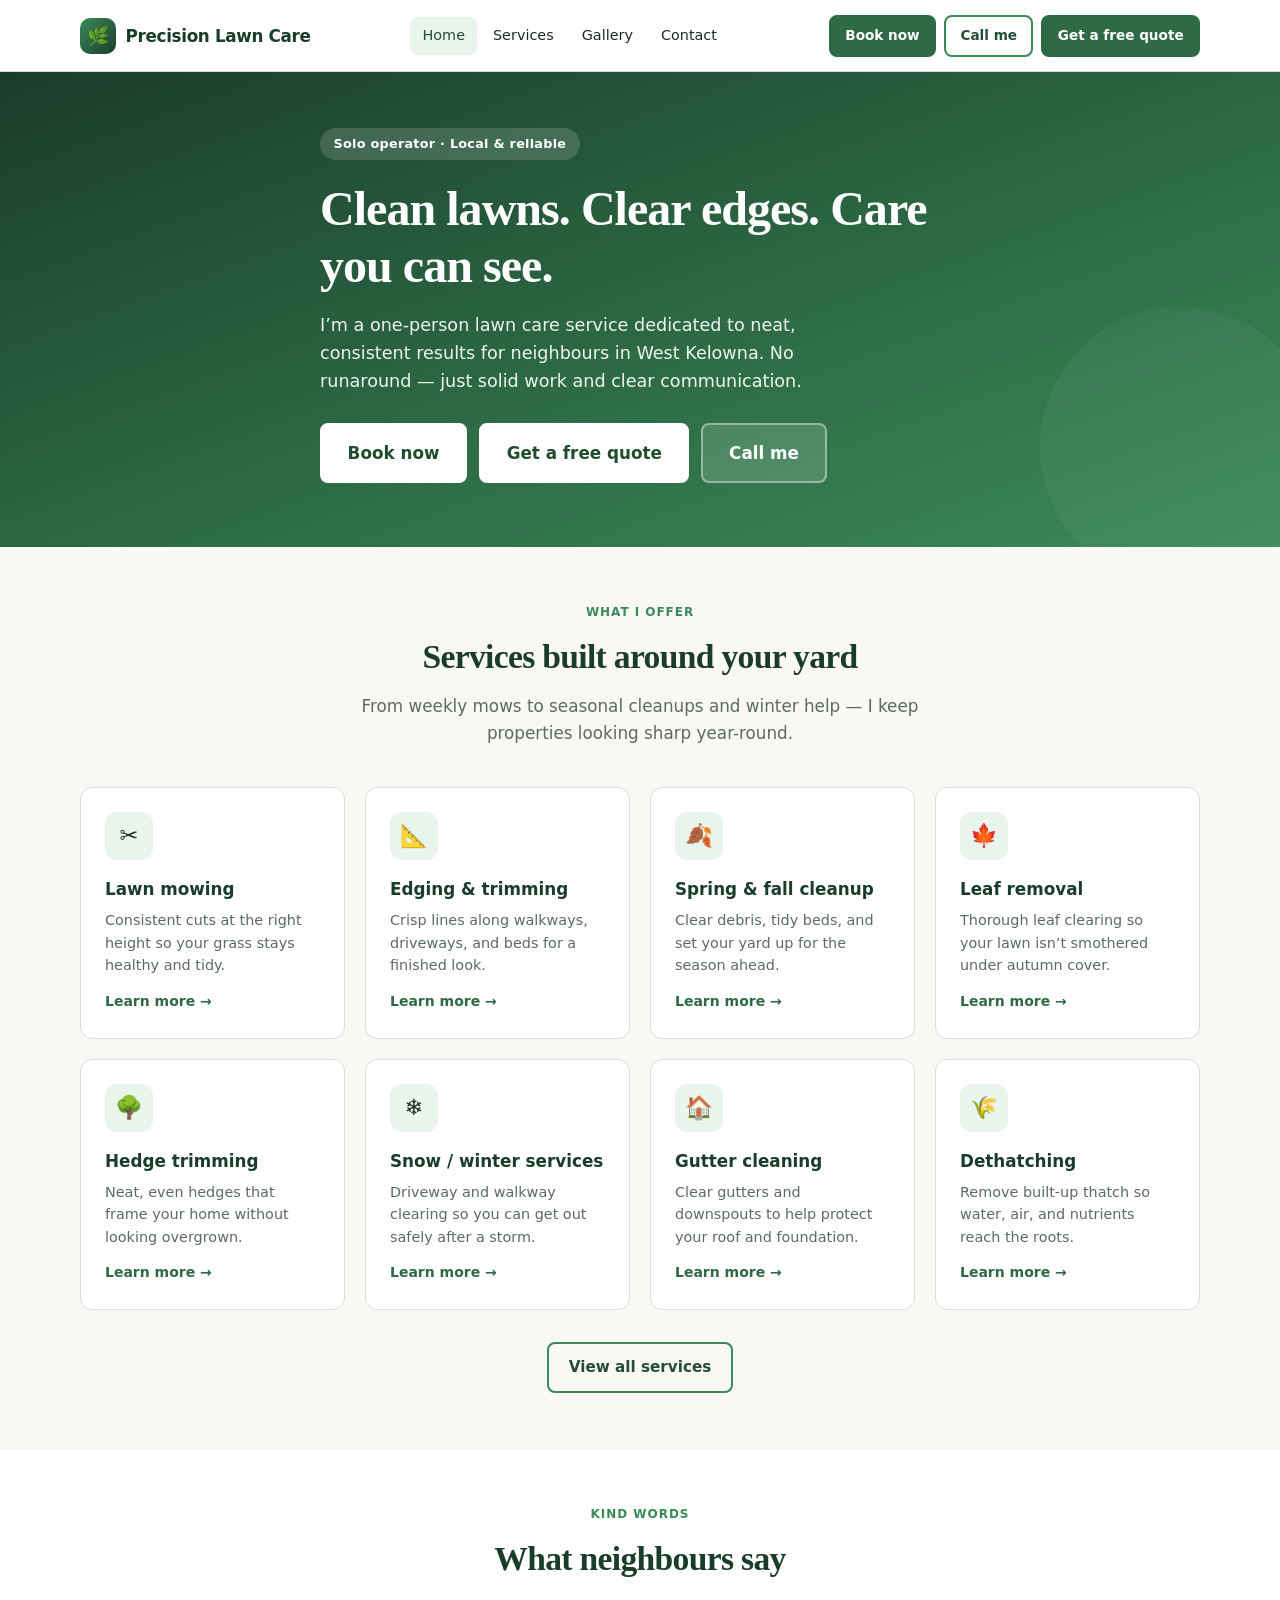
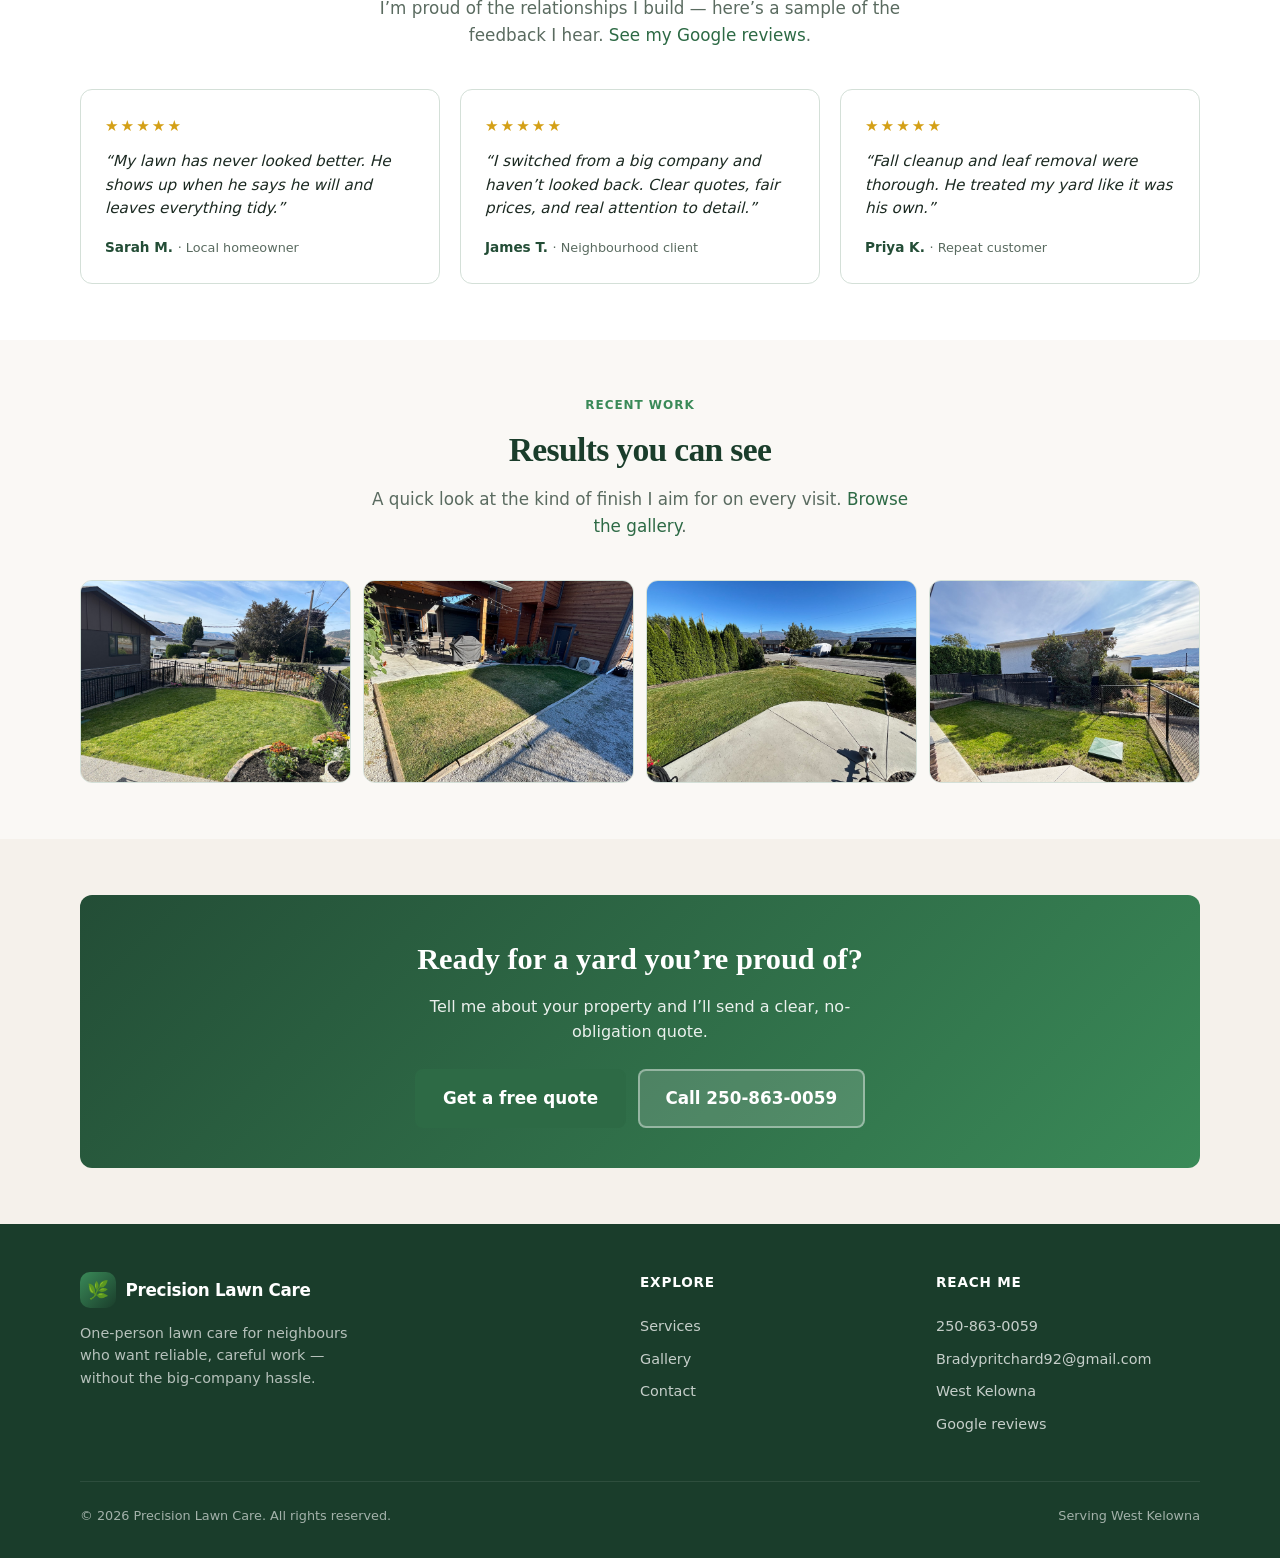
==== index.html @ e1bf75f3 "Precision Lawn Care website" ====
<!DOCTYPE html>
<html lang="en-CA">
<head>
  <meta charset="UTF-8">
  <meta name="viewport" content="width=device-width, initial-scale=1">
  <meta name="description" content="Precision Lawn Care — reliable lawn mowing, cleanup, hedge trimming, snow services, and more from a solo local operator. Get a free quote.">
  <title>Precision Lawn Care | Local Lawn Care You Can Count On</title>
  <link rel="stylesheet" href="css/styles.css?v=3">
</head>
<body>
  <a class="skip-link" href="#main">Skip to content</a>

  <header class="site-header">
    <div class="container header-inner">
      <a href="index.html" class="logo" aria-label="Precision Lawn Care home">
        <span class="logo-mark" aria-hidden="true">🌿</span>
        Precision Lawn Care
      </a>
      <nav class="nav-desktop" aria-label="Primary">
        <a href="index.html" aria-current="page">Home</a>
        <a href="services.html">Services</a>
        <a href="gallery.html">Gallery</a>
        <a href="contact.html">Contact</a>
      </nav>
      <div class="header-actions">
        <a href="https://cal.com/brady-pritchard-fwduwt/lawncare-booking" target="_blank" rel="noopener noreferrer" class="btn btn-primary btn-sm book-now">Book now</a>
                <a href="tel:+12508630059" class="btn btn-secondary btn-sm">Call me</a>
        <a href="contact.html" class="btn btn-primary btn-sm">Get a free quote</a>
      </div>
      <button class="nav-toggle" type="button" aria-expanded="false" aria-controls="mobile-nav" aria-label="Open menu">
        <span></span><span></span><span></span>
      </button>
    </div>
    <nav id="mobile-nav" class="nav-mobile" aria-label="Mobile">
      <a href="index.html" aria-current="page">Home</a>
      <a href="services.html">Services</a>
      <a href="gallery.html">Gallery</a>
      <a href="contact.html">Contact</a>
    </nav>
  </header>

  <main id="main">
    <section class="hero">
      <div class="container hero-inner">
        <span class="hero-badge">Solo operator · Local &amp; reliable</span>
        <h1>Clean lawns. Clear edges. Care you can see.</h1>
        <p>I’m a one-person lawn care service dedicated to neat, consistent results for neighbours in West Kelowna. No runaround — just solid work and clear communication.</p>
        <div class="hero-actions">
          <a href="https://cal.com/brady-pritchard-fwduwt/lawncare-booking" target="_blank" rel="noopener noreferrer" class="btn btn-primary btn-lg book-now">Book now</a>
          <a href="contact.html" class="btn btn-primary btn-lg">Get a free quote</a>
          <a href="tel:+12508630059" class="btn btn-ghost btn-lg">Call me</a>
        </div>
      </div>
    </section>

    <section class="section">
      <div class="container">
        <div class="section-header">
          <span class="section-label">What I offer</span>
          <h2>Services built around your yard</h2>
          <p>From weekly mows to seasonal cleanups and winter help — I keep properties looking sharp year-round.</p>
        </div>
        <div class="services-grid">
          <article class="service-card">
            <div class="service-icon" aria-hidden="true">✂️</div>
            <h3>Lawn mowing</h3>
            <p>Consistent cuts at the right height so your grass stays healthy and tidy.</p>
            <a href="services.html#mowing" class="card-link">Learn more →</a>
          </article>
          <article class="service-card">
            <div class="service-icon" aria-hidden="true">📐</div>
            <h3>Edging &amp; trimming</h3>
            <p>Crisp lines along walkways, driveways, and beds for a finished look.</p>
            <a href="services.html#edging" class="card-link">Learn more →</a>
          </article>
          <article class="service-card">
            <div class="service-icon" aria-hidden="true">🍂</div>
            <h3>Spring &amp; fall cleanup</h3>
            <p>Clear debris, tidy beds, and set your yard up for the season ahead.</p>
            <a href="services.html#cleanup" class="card-link">Learn more →</a>
          </article>
          <article class="service-card">
            <div class="service-icon" aria-hidden="true">🍁</div>
            <h3>Leaf removal</h3>
            <p>Thorough leaf clearing so your lawn isn’t smothered under autumn cover.</p>
            <a href="services.html#leaves" class="card-link">Learn more →</a>
          </article>
          <article class="service-card">
            <div class="service-icon" aria-hidden="true">🌳</div>
            <h3>Hedge trimming</h3>
            <p>Neat, even hedges that frame your home without looking overgrown.</p>
            <a href="services.html#hedges" class="card-link">Learn more →</a>
          </article>
          <article class="service-card">
            <div class="service-icon" aria-hidden="true">❄️</div>
            <h3>Snow / winter services</h3>
            <p>Driveway and walkway clearing so you can get out safely after a storm.</p>
            <a href="services.html#snow" class="card-link">Learn more →</a>
          </article>
          <article class="service-card">
            <div class="service-icon" aria-hidden="true">🏠</div>
            <h3>Gutter cleaning</h3>
            <p>Clear gutters and downspouts to help protect your roof and foundation.</p>
            <a href="services.html#gutters" class="card-link">Learn more →</a>
          </article>
          <article class="service-card">
            <div class="service-icon" aria-hidden="true">🌾</div>
            <h3>Dethatching</h3>
            <p>Remove built-up thatch so water, air, and nutrients reach the roots.</p>
            <a href="services.html#dethatching" class="card-link">Learn more →</a>
          </article>
        </div>
        <p class="text-center mt-2">
          <a href="services.html" class="btn btn-secondary">View all services</a>
        </p>
      </div>
    </section>

    <section class="section section-alt">
      <div class="container">
        <div class="section-header">
          <span class="section-label">Kind words</span>
          <h2>What neighbours say</h2>
          <p>I’m proud of the relationships I build — here’s a sample of the feedback I hear. <a href="https://share.google/43t8ysO9PD0ju9nMb" target="_blank" rel="noopener noreferrer">See my Google reviews</a>.</p>
        </div>
        <div class="reviews-strip">
          <article class="review-card">
            <div class="review-stars" aria-label="5 out of 5 stars">★★★★★</div>
            <blockquote>“My lawn has never looked better. He shows up when he says he will and leaves everything tidy.”</blockquote>
            <p class="review-author">Sarah M. <span class="review-meta">· Local homeowner</span></p>
          </article>
          <article class="review-card">
            <div class="review-stars" aria-label="5 out of 5 stars">★★★★★</div>
            <blockquote>“I switched from a big company and haven’t looked back. Clear quotes, fair prices, and real attention to detail.”</blockquote>
            <p class="review-author">James T. <span class="review-meta">· Neighbourhood client</span></p>
          </article>
          <article class="review-card">
            <div class="review-stars" aria-label="5 out of 5 stars">★★★★★</div>
            <blockquote>“Fall cleanup and leaf removal were thorough. He treated my yard like it was his own.”</blockquote>
            <p class="review-author">Priya K. <span class="review-meta">· Repeat customer</span></p>
          </article>
        </div>
      </div>
    </section>

    <section class="section">
      <div class="container">
        <div class="section-header">
          <span class="section-label">Recent work</span>
          <h2>Results you can see</h2>
          <p>A quick look at the kind of finish I aim for on every visit. <a href="gallery.html">Browse the gallery</a>.</p>
        </div>
        <div class="photo-strip" aria-label="Photo highlights">
          <a class="photo-strip-item" href="gallery.html">
            <img src="images/gallery/photo-01.jpg" alt="Precision Lawn Care work photo 1" loading="lazy" width="600" height="450">
          </a>
          <a class="photo-strip-item" href="gallery.html">
            <img src="images/gallery/photo-02.jpg" alt="Precision Lawn Care work photo 2" loading="lazy" width="600" height="450">
          </a>
          <a class="photo-strip-item" href="gallery.html">
            <img src="images/gallery/photo-07.jpg" alt="Precision Lawn Care work photo 7" loading="lazy" width="600" height="450">
          </a>
          <a class="photo-strip-item" href="gallery.html">
            <img src="images/gallery/photo-04.jpg" alt="Precision Lawn Care work photo 4" loading="lazy" width="600" height="450">
          </a>
        </div>
      </div>
    </section>

    <section class="section section-earth">
      <div class="container">
        <div class="cta-banner">
          <h2>Ready for a yard you’re proud of?</h2>
          <p>Tell me about your property and I’ll send a clear, no-obligation quote.</p>
          <div class="hero-actions">
            <a href="contact.html" class="btn btn-primary btn-lg">Get a free quote</a>
            <a href="tel:+12508630059" class="btn btn-ghost btn-lg">Call 250-863-0059</a>
          </div>
        </div>
      </div>
    </section>
  </main>

  <footer class="site-footer">
    <div class="container">
      <div class="footer-grid">
        <div class="footer-brand">
          <a href="index.html" class="logo">
            <span class="logo-mark" aria-hidden="true">🌿</span>
            Precision Lawn Care
          </a>
          <p>One-person lawn care for neighbours who want reliable, careful work — without the big-company hassle.</p>
        </div>
        <div class="footer-col">
          <h4>Explore</h4>
          <a href="services.html">Services</a>
          <a href="gallery.html">Gallery</a>
          <a href="contact.html">Contact</a>
        </div>
        <div class="footer-col">
          <h4>Reach me</h4>
          <a href="tel:+12508630059">250-863-0059</a>
          <a href="mailto:Bradypritchard92@gmail.com">Bradypritchard92@gmail.com</a>
          <span>West Kelowna</span>
          <a href="https://share.google/43t8ysO9PD0ju9nMb" target="_blank" rel="noopener noreferrer">Google reviews</a>
        </div>
      </div>
      <div class="footer-bottom">
        <span>© <span id="year">2026</span> Precision Lawn Care. All rights reserved.</span>
        <span>Serving West Kelowna</span>
      </div>
    </div>
  </footer>

  <div class="mobile-cta" role="region" aria-label="Quick actions">
    <a href="tel:+12508630059" class="btn btn-secondary">Call me</a>
    <a href="contact.html" class="btn btn-primary">Get a quote</a>
  </div>

  <script src="js/main.js"></script>
</body>
</html>
---- css/styles.css ----
/* Precision Lawn Care — modern green/earth, mobile-first */
:root {
  --green-900: #1a3d2b;
  --green-800: #234d36;
  --green-700: #2d6a45;
  --green-600: #3a8a58;
  --green-500: #4a9d68;
  --green-100: #e8f5ec;
  --green-50: #f3faf5;
  --earth-700: #6b5344;
  --earth-500: #8b7355;
  --earth-200: #e8e0d5;
  --earth-100: #f5f1eb;
  --cream: #faf8f5;
  --white: #ffffff;
  --text: #1c2a22;
  --text-muted: #5a6b60;
  --border: #d4e0d8;
  --shadow: 0 4px 20px rgba(26, 61, 43, 0.08);
  --shadow-lg: 0 12px 40px rgba(26, 61, 43, 0.12);
  --radius: 12px;
  --radius-sm: 8px;
  --header-h: 72px;
  --cta-bar-h: 64px;
  --font: "Segoe UI", system-ui, -apple-system, BlinkMacSystemFont, sans-serif;
  --font-display: Georgia, "Times New Roman", serif;
  --transition: 0.2s ease;
}

*, *::before, *::after { box-sizing: border-box; margin: 0; padding: 0; }

html { scroll-behavior: smooth; }

body {
  font-family: var(--font);
  color: var(--text);
  background: var(--cream);
  line-height: 1.6;
  padding-bottom: var(--cta-bar-h);
  -webkit-font-smoothing: antialiased;
}

img { max-width: 100%; height: auto; display: block; }
a { color: var(--green-700); text-decoration: none; transition: color var(--transition); }
a:hover { color: var(--green-900); }
a:focus-visible, button:focus-visible, input:focus-visible, textarea:focus-visible, select:focus-visible {
  outline: 3px solid var(--green-500);
  outline-offset: 2px;
}

.container {
  width: min(1120px, 100% - 2rem);
  margin-inline: auto;
}

/* —— Header —— */
.site-header {
  position: sticky;
  top: 0;
  z-index: 100;
  background: rgba(255, 255, 255, 0.95);
  backdrop-filter: blur(10px);
  border-bottom: 1px solid var(--border);
  height: var(--header-h);
}

.header-inner {
  display: flex;
  align-items: center;
  justify-content: space-between;
  height: var(--header-h);
  gap: 1rem;
}

.logo {
  display: flex;
  align-items: center;
  gap: 0.6rem;
  color: var(--green-900);
  font-weight: 700;
  font-size: 1.05rem;
  letter-spacing: -0.02em;
}
.logo:hover { color: var(--green-700); }
.logo-mark {
  width: 36px;
  height: 36px;
  background: linear-gradient(135deg, var(--green-600), var(--green-900));
  border-radius: 10px;
  display: grid;
  place-items: center;
  color: white;
  font-size: 1.1rem;
  flex-shrink: 0;
}

.nav-desktop {
  display: none;
  align-items: center;
  gap: 0.25rem;
}
.nav-desktop a {
  color: var(--text);
  font-size: 0.9rem;
  font-weight: 500;
  padding: 0.45rem 0.75rem;
  border-radius: var(--radius-sm);
}
.nav-desktop a:hover,
.nav-desktop a[aria-current="page"] {
  background: var(--green-100);
  color: var(--green-800);
}

.header-actions {
  display: none;
  align-items: center;
  gap: 0.5rem;
}

.nav-toggle {
  display: flex;
  flex-direction: column;
  justify-content: center;
  gap: 5px;
  width: 44px;
  height: 44px;
  border: none;
  background: transparent;
  cursor: pointer;
  padding: 10px;
  border-radius: var(--radius-sm);
}
.nav-toggle span {
  display: block;
  height: 2px;
  background: var(--green-900);
  border-radius: 1px;
  transition: var(--transition);
}
.nav-toggle[aria-expanded="true"] span:nth-child(1) {
  transform: translateY(7px) rotate(45deg);
}
.nav-toggle[aria-expanded="true"] span:nth-child(2) { opacity: 0; }
.nav-toggle[aria-expanded="true"] span:nth-child(3) {
  transform: translateY(-7px) rotate(-45deg);
}

.nav-mobile {
  display: none;
  position: absolute;
  top: var(--header-h);
  left: 0;
  right: 0;
  background: var(--white);
  border-bottom: 1px solid var(--border);
  padding: 1rem;
  box-shadow: var(--shadow);
}
.nav-mobile.is-open { display: block; }
.nav-mobile a {
  display: block;
  padding: 0.85rem 1rem;
  color: var(--text);
  font-weight: 500;
  border-radius: var(--radius-sm);
}
.nav-mobile a:hover,
.nav-mobile a[aria-current="page"] {
  background: var(--green-100);
  color: var(--green-800);
}

@media (min-width: 900px) {
  .nav-desktop, .header-actions { display: flex; }
  .nav-toggle { display: none; }
  .nav-mobile { display: none !important; }
}

/* —— Buttons —— */
.btn {
  display: inline-flex;
  align-items: center;
  justify-content: center;
  gap: 0.4rem;
  padding: 0.7rem 1.25rem;
  font-size: 0.95rem;
  font-weight: 600;
  font-family: inherit;
  border-radius: var(--radius-sm);
  border: 2px solid transparent;
  cursor: pointer;
  transition: background var(--transition), color var(--transition), border-color var(--transition), transform var(--transition);
  text-decoration: none;
  white-space: nowrap;
}
.btn:active { transform: scale(0.98); }
.btn-primary {
  background: var(--green-700);
  color: white;
  border-color: var(--green-700);
}
.btn-primary:hover { background: var(--green-900); border-color: var(--green-900); color: white; }
.btn-secondary {
  background: transparent;
  color: var(--green-800);
  border-color: var(--green-600);
}
.btn-secondary:hover { background: var(--green-100); color: var(--green-900); }
.btn-ghost {
  background: rgba(255,255,255,0.15);
  color: white;
  border-color: rgba(255,255,255,0.4);
}
.btn-ghost:hover { background: rgba(255,255,255,0.25); color: white; }
.btn-lg { padding: 0.9rem 1.6rem; font-size: 1.05rem; }
.btn-sm { padding: 0.5rem 0.9rem; font-size: 0.85rem; }

/* —— Mobile sticky CTA —— */
.mobile-cta {
  position: fixed;
  bottom: 0;
  left: 0;
  right: 0;
  z-index: 99;
  display: flex;
  gap: 0.5rem;
  padding: 0.65rem 1rem;
  background: var(--white);
  border-top: 1px solid var(--border);
  box-shadow: 0 -4px 20px rgba(26, 61, 43, 0.1);
  height: var(--cta-bar-h);
}
.mobile-cta .btn { flex: 1; }
@media (min-width: 900px) {
  .mobile-cta { display: none; }
  body { padding-bottom: 0; }
}

/* —— Hero —— */
.hero {
  background: linear-gradient(160deg, var(--green-900) 0%, var(--green-700) 55%, var(--green-600) 100%);
  color: white;
  padding: 3.5rem 0 4rem;
  position: relative;
  overflow: hidden;
}
.hero::after {
  content: "";
  position: absolute;
  bottom: -40px;
  right: -40px;
  width: 280px;
  height: 280px;
  background: rgba(255,255,255,0.04);
  border-radius: 50%;
}
.hero-inner { position: relative; z-index: 1; max-width: 640px; }
.hero-badge {
  display: inline-block;
  background: rgba(255,255,255,0.15);
  padding: 0.35rem 0.85rem;
  border-radius: 999px;
  font-size: 0.8rem;
  font-weight: 600;
  letter-spacing: 0.02em;
  margin-bottom: 1.25rem;
}
.hero h1 {
  font-family: var(--font-display);
  font-size: clamp(2rem, 5vw, 3rem);
  font-weight: 700;
  line-height: 1.2;
  margin-bottom: 1rem;
  letter-spacing: -0.02em;
}
.hero p {
  font-size: 1.1rem;
  opacity: 0.92;
  margin-bottom: 1.75rem;
  max-width: 520px;
}
.hero-actions {
  display: flex;
  flex-wrap: wrap;
  gap: 0.75rem;
}

/* —— Sections —— */
.section { padding: 3.5rem 0; }
.section-alt { background: var(--white); }
.section-earth { background: var(--earth-100); }
.section-header {
  text-align: center;
  max-width: 560px;
  margin: 0 auto 2.5rem;
}
.section-header h2 {
  font-family: var(--font-display);
  font-size: clamp(1.6rem, 3vw, 2.1rem);
  color: var(--green-900);
  margin-bottom: 0.6rem;
  letter-spacing: -0.02em;
}
.section-header p { color: var(--text-muted); font-size: 1.05rem; }
.section-label {
  display: block;
  font-size: 0.75rem;
  font-weight: 700;
  text-transform: uppercase;
  letter-spacing: 0.08em;
  color: var(--green-600);
  margin-bottom: 0.5rem;
}

/* —— Service cards —— */
.services-grid {
  display: grid;
  grid-template-columns: 1fr;
  gap: 1.25rem;
}
@media (min-width: 600px) {
  .services-grid { grid-template-columns: repeat(2, 1fr); }
}
@media (min-width: 900px) {
  .services-grid { grid-template-columns: repeat(4, 1fr); }
}

.service-card {
  background: var(--white);
  border: 1px solid var(--border);
  border-radius: var(--radius);
  padding: 1.5rem;
  transition: box-shadow var(--transition), transform var(--transition);
}
.service-card:hover {
  box-shadow: var(--shadow);
  transform: translateY(-2px);
}
.service-icon {
  width: 48px;
  height: 48px;
  background: var(--green-100);
  border-radius: 12px;
  display: grid;
  place-items: center;
  font-size: 1.4rem;
  margin-bottom: 1rem;
}
.service-card h3 {
  font-size: 1.05rem;
  color: var(--green-900);
  margin-bottom: 0.4rem;
}
.service-card p {
  font-size: 0.9rem;
  color: var(--text-muted);
  line-height: 1.55;
}
.service-card a.card-link {
  display: inline-block;
  margin-top: 0.85rem;
  font-size: 0.875rem;
  font-weight: 600;
}

/* Service detail pages sections */
.service-detail {
  display: grid;
  gap: 2rem;
  margin-bottom: 2.5rem;
  padding-bottom: 2.5rem;
  border-bottom: 1px solid var(--border);
}
.service-detail:last-of-type { border-bottom: none; margin-bottom: 0; }
.service-detail-icon {
  width: 56px;
  height: 56px;
  background: var(--green-100);
  border-radius: 14px;
  display: grid;
  place-items: center;
  font-size: 1.6rem;
  margin-bottom: 0.75rem;
}
.service-detail h2 {
  font-family: var(--font-display);
  font-size: 1.5rem;
  color: var(--green-900);
  margin-bottom: 0.6rem;
}
.service-detail p { color: var(--text-muted); margin-bottom: 0.75rem; }
.service-detail ul {
  list-style: none;
  display: grid;
  gap: 0.4rem;
}
.service-detail li {
  padding-left: 1.4rem;
  position: relative;
  color: var(--text);
  font-size: 0.95rem;
}
.service-detail li::before {
  content: "✓";
  position: absolute;
  left: 0;
  color: var(--green-600);
  font-weight: 700;
}

@media (min-width: 700px) {
  .service-detail {
    grid-template-columns: 1fr 1fr;
    align-items: start;
    gap: 3rem;
  }
  .service-detail:nth-child(even) .service-detail-body { order: -1; }
}

/* —— Reviews —— */
.reviews-strip {
  display: grid;
  gap: 1.25rem;
}
@media (min-width: 700px) {
  .reviews-strip { grid-template-columns: repeat(3, 1fr); }
}
.review-card {
  background: var(--white);
  border: 1px solid var(--border);
  border-radius: var(--radius);
  padding: 1.5rem;
}
.review-stars {
  color: #d4a017;
  letter-spacing: 2px;
  margin-bottom: 0.75rem;
  font-size: 0.95rem;
}
.review-card blockquote {
  font-size: 0.95rem;
  color: var(--text);
  margin-bottom: 1rem;
  font-style: italic;
  line-height: 1.55;
}
.review-author {
  font-size: 0.85rem;
  font-weight: 600;
  color: var(--green-800);
}
.review-meta {
  font-size: 0.8rem;
  color: var(--text-muted);
  font-weight: 400;
}

/* —— Photo strip —— */
.photo-strip {
  display: grid;
  grid-template-columns: repeat(2, 1fr);
  gap: 0.75rem;
}
@media (min-width: 700px) {
  .photo-strip { grid-template-columns: repeat(4, 1fr); }
}
.photo-strip-item {
  display: block;
  aspect-ratio: 4/3;
  border-radius: var(--radius);
  overflow: hidden;
  border: 1px solid var(--border);
  background: var(--earth-100);
}
.photo-strip-item img {
  width: 100%;
  height: 100%;
  object-fit: cover;
  display: block;
  transition: transform 0.25s ease;
}
.photo-strip-item:hover img {
  transform: scale(1.03);
}

/* —— CTA banner —— */
.cta-banner {
  background: linear-gradient(135deg, var(--green-800), var(--green-600));
  color: white;
  border-radius: var(--radius);
  padding: 2.5rem 2rem;
  text-align: center;
}
.cta-banner h2 {
  font-family: var(--font-display);
  font-size: clamp(1.4rem, 3vw, 1.9rem);
  margin-bottom: 0.6rem;
}
.cta-banner p {
  opacity: 0.9;
  margin-bottom: 1.5rem;
  max-width: 440px;
  margin-inline: auto;
}
.cta-banner .hero-actions { justify-content: center; }

/* —— Pricing —— */
.pricing-grid {
  display: grid;
  gap: 1.25rem;
}
@media (min-width: 600px) {
  .pricing-grid { grid-template-columns: repeat(2, 1fr); }
}
@media (min-width: 900px) {
  .pricing-grid { grid-template-columns: repeat(3, 1fr); }
}
.price-card {
  background: var(--white);
  border: 1px solid var(--border);
  border-radius: var(--radius);
  padding: 1.75rem;
  display: flex;
  flex-direction: column;
}
.price-card.featured {
  border-color: var(--green-600);
  box-shadow: var(--shadow);
  position: relative;
}
.price-card.featured::before {
  content: "Most requested";
  position: absolute;
  top: -0.65rem;
  left: 1.25rem;
  background: var(--green-700);
  color: white;
  font-size: 0.7rem;
  font-weight: 700;
  padding: 0.25rem 0.65rem;
  border-radius: 999px;
  text-transform: uppercase;
  letter-spacing: 0.04em;
}
.price-card h3 {
  font-size: 1.1rem;
  color: var(--green-900);
  margin-bottom: 0.35rem;
}
.price-card .price-note {
  font-size: 0.8rem;
  color: var(--text-muted);
  margin-bottom: 1rem;
}
.price-amount {
  font-size: 2rem;
  font-weight: 700;
  color: var(--green-800);
  margin-bottom: 0.25rem;
}
.price-amount span {
  font-size: 0.9rem;
  font-weight: 500;
  color: var(--text-muted);
}
.price-card ul {
  list-style: none;
  margin: 1.25rem 0 1.5rem;
  flex: 1;
}
.price-card li {
  font-size: 0.9rem;
  padding: 0.35rem 0;
  padding-left: 1.3rem;
  position: relative;
  color: var(--text);
}
.price-card li::before {
  content: "·";
  position: absolute;
  left: 0.35rem;
  color: var(--green-600);
  font-weight: 700;
  font-size: 1.2rem;
  line-height: 1;
}
.pricing-disclaimer {
  text-align: center;
  font-size: 0.875rem;
  color: var(--text-muted);
  max-width: 640px;
  margin: 2rem auto 0;
  padding: 1rem 1.25rem;
  background: var(--earth-100);
  border-radius: var(--radius-sm);
}

/* —— Gallery —— */
.gallery-grid {
  display: grid;
  grid-template-columns: 1fr;
  gap: 1rem;
}
@media (min-width: 500px) {
  .gallery-grid { grid-template-columns: repeat(2, 1fr); }
}
@media (min-width: 900px) {
  .gallery-grid { grid-template-columns: repeat(3, 1fr); }
}
.gallery-item {
  display: block;
  aspect-ratio: 4/3;
  border-radius: var(--radius);
  overflow: hidden;
  border: 1px solid var(--border);
  background: var(--earth-100);
}
.gallery-item img {
  width: 100%;
  height: 100%;
  object-fit: cover;
  display: block;
  transition: transform 0.25s ease;
}
.gallery-item:hover img {
  transform: scale(1.03);
}
.gallery-more {
  margin-top: 1.75rem;
}

/* —— About —— */
.about-layout {
  display: grid;
  gap: 2.5rem;
  align-items: center;
}
@media (min-width: 800px) {
  .about-layout { grid-template-columns: 1fr 1.2fr; gap: 3.5rem; }
}
.about-portrait {
  aspect-ratio: 4/5;
  border-radius: var(--radius);
  background: linear-gradient(160deg, var(--green-700), var(--earth-500));
  display: grid;
  place-items: center;
  color: white;
  text-align: center;
  padding: 2rem;
}
.about-portrait .portrait-icon { font-size: 4rem; margin-bottom: 1rem; }
.about-portrait p { font-size: 0.9rem; opacity: 0.85; }
.about-content h1 {
  font-family: var(--font-display);
  font-size: clamp(1.8rem, 3vw, 2.4rem);
  color: var(--green-900);
  margin-bottom: 1rem;
}
.about-content p {
  color: var(--text-muted);
  margin-bottom: 1rem;
  font-size: 1.05rem;
}
.about-values {
  display: grid;
  gap: 1rem;
  margin-top: 1.75rem;
}
@media (min-width: 500px) {
  .about-values { grid-template-columns: repeat(3, 1fr); }
}
.value-item {
  background: var(--green-50);
  border-radius: var(--radius-sm);
  padding: 1.1rem;
}
.value-item strong {
  display: block;
  color: var(--green-900);
  font-size: 0.9rem;
  margin-bottom: 0.25rem;
}
.value-item span {
  font-size: 0.8rem;
  color: var(--text-muted);
}

/* —— Contact / Form —— */
.contact-layout {
  display: grid;
  gap: 2.5rem;
}
@media (min-width: 800px) {
  .contact-layout { grid-template-columns: 1fr 1.4fr; gap: 3rem; }
}
.contact-info h1 {
  font-family: var(--font-display);
  font-size: clamp(1.8rem, 3vw, 2.3rem);
  color: var(--green-900);
  margin-bottom: 0.75rem;
}
.contact-info > p {
  color: var(--text-muted);
  margin-bottom: 1.75rem;
}
.contact-detail {
  display: flex;
  gap: 0.85rem;
  margin-bottom: 1.25rem;
  align-items: flex-start;
}
.contact-detail-icon {
  width: 40px;
  height: 40px;
  background: var(--green-100);
  border-radius: 10px;
  display: grid;
  place-items: center;
  flex-shrink: 0;
  font-size: 1.1rem;
}
.contact-detail strong {
  display: block;
  font-size: 0.8rem;
  color: var(--text-muted);
  font-weight: 500;
  margin-bottom: 0.15rem;
}
.contact-detail a, .contact-detail span {
  font-weight: 600;
  color: var(--green-900);
  font-size: 1rem;
}

.form-card {
  background: var(--white);
  border: 1px solid var(--border);
  border-radius: var(--radius);
  padding: 1.75rem;
  box-shadow: var(--shadow);
}
.form-card h2 {
  font-size: 1.25rem;
  color: var(--green-900);
  margin-bottom: 1.25rem;
}
.form-group { margin-bottom: 1.15rem; }
.form-group label {
  display: block;
  font-size: 0.875rem;
  font-weight: 600;
  color: var(--text);
  margin-bottom: 0.4rem;
}
.form-group label .req { color: #c0392b; }
.form-group input,
.form-group textarea,
.form-group select {
  width: 100%;
  padding: 0.7rem 0.9rem;
  font-size: 1rem;
  font-family: inherit;
  border: 1.5px solid var(--border);
  border-radius: var(--radius-sm);
  background: var(--cream);
  color: var(--text);
  transition: border-color var(--transition), background var(--transition);
}
.form-group input:hover,
.form-group textarea:hover {
  border-color: var(--green-500);
}
.form-group input:focus,
.form-group textarea:focus {
  border-color: var(--green-600);
  background: white;
  outline: none;
  box-shadow: 0 0 0 3px rgba(74, 157, 104, 0.2);
}
.form-group textarea { min-height: 110px; resize: vertical; }
.form-group .error-msg {
  display: none;
  font-size: 0.8rem;
  color: #c0392b;
  margin-top: 0.35rem;
}
.form-group.has-error input,
.form-group.has-error textarea {
  border-color: #c0392b;
}
.form-group.has-error .error-msg { display: block; }

.checkbox-group {
  display: grid;
  grid-template-columns: 1fr;
  gap: 0.5rem;
}
@media (min-width: 500px) {
  .checkbox-group { grid-template-columns: 1fr 1fr; }
}
.checkbox-item {
  display: flex;
  align-items: center;
  gap: 0.55rem;
  font-size: 0.9rem;
  font-weight: 400;
  cursor: pointer;
  padding: 0.4rem 0.5rem;
  border-radius: 6px;
}
.checkbox-item:hover { background: var(--green-50); }
.checkbox-item input {
  width: 1.1rem;
  height: 1.1rem;
  accent-color: var(--green-700);
  cursor: pointer;
  flex-shrink: 0;
}

.form-success {
  display: none;
  text-align: center;
  padding: 2.5rem 1.5rem;
}
.form-success.is-visible { display: block; }
.form-card.is-submitted .form-fields { display: none; }
.form-success-icon {
  width: 64px;
  height: 64px;
  background: var(--green-100);
  border-radius: 50%;
  display: grid;
  place-items: center;
  margin: 0 auto 1.25rem;
  font-size: 1.75rem;
  color: var(--green-700);
}
.form-success h3 {
  color: var(--green-900);
  margin-bottom: 0.5rem;
  font-size: 1.3rem;
}
.form-success p { color: var(--text-muted); margin-bottom: 1.5rem; }

/* —— Page hero (inner pages) —— */
.page-hero {
  background: linear-gradient(160deg, var(--green-900), var(--green-700));
  color: white;
  padding: 2.75rem 0 2.5rem;
}
.page-hero h1 {
  font-family: var(--font-display);
  font-size: clamp(1.8rem, 4vw, 2.5rem);
  margin-bottom: 0.5rem;
  letter-spacing: -0.02em;
}
.page-hero p {
  opacity: 0.9;
  font-size: 1.05rem;
  max-width: 520px;
}

/* —— Footer —— */
.site-footer {
  background: var(--green-900);
  color: rgba(255,255,255,0.85);
  padding: 3rem 0 2rem;
  margin-top: 0;
}
.footer-grid {
  display: grid;
  gap: 2rem;
  margin-bottom: 2.5rem;
}
@media (min-width: 600px) {
  .footer-grid { grid-template-columns: 2fr 1fr 1fr; }
}
.footer-brand .logo { color: white; margin-bottom: 0.85rem; }
.footer-brand .logo:hover { color: var(--green-100); }
.footer-brand p {
  font-size: 0.9rem;
  line-height: 1.55;
  max-width: 280px;
  opacity: 0.8;
}
.footer-col h4 {
  color: white;
  font-size: 0.85rem;
  text-transform: uppercase;
  letter-spacing: 0.06em;
  margin-bottom: 1rem;
}
.footer-col a, .footer-col span {
  display: block;
  color: rgba(255,255,255,0.75);
  font-size: 0.9rem;
  padding: 0.3rem 0;
}
.footer-col a:hover { color: white; }
.footer-bottom {
  border-top: 1px solid rgba(255,255,255,0.12);
  padding-top: 1.5rem;
  display: flex;
  flex-wrap: wrap;
  gap: 0.75rem;
  justify-content: space-between;
  font-size: 0.8rem;
  opacity: 0.7;
}

/* —— Utilities —— */
.text-center { text-align: center; }
.mt-2 { margin-top: 2rem; }
.sr-only {
  position: absolute;
  width: 1px;
  height: 1px;
  padding: 0;
  margin: -1px;
  overflow: hidden;
  clip: rect(0,0,0,0);
  border: 0;
}

/* Skip link */
.skip-link {
  position: absolute;
  top: -100%;
  left: 1rem;
  background: var(--green-900);
  color: white;
  padding: 0.75rem 1.25rem;
  z-index: 200;
  border-radius: var(--radius-sm);
  font-weight: 600;
}
.skip-link:focus { top: 1rem; }

/* Book now button in hero: high-contrast on green */
.hero .book-now, .hero .btn-primary { background:#ffffff; color:#1f4d2b; border:2px solid #ffffff; }
.hero .book-now:hover, .hero .book-now:focus-visible, .hero .btn-primary:hover, .hero .btn-primary:focus-visible { background:#f1f7ef; color:#173a20; }
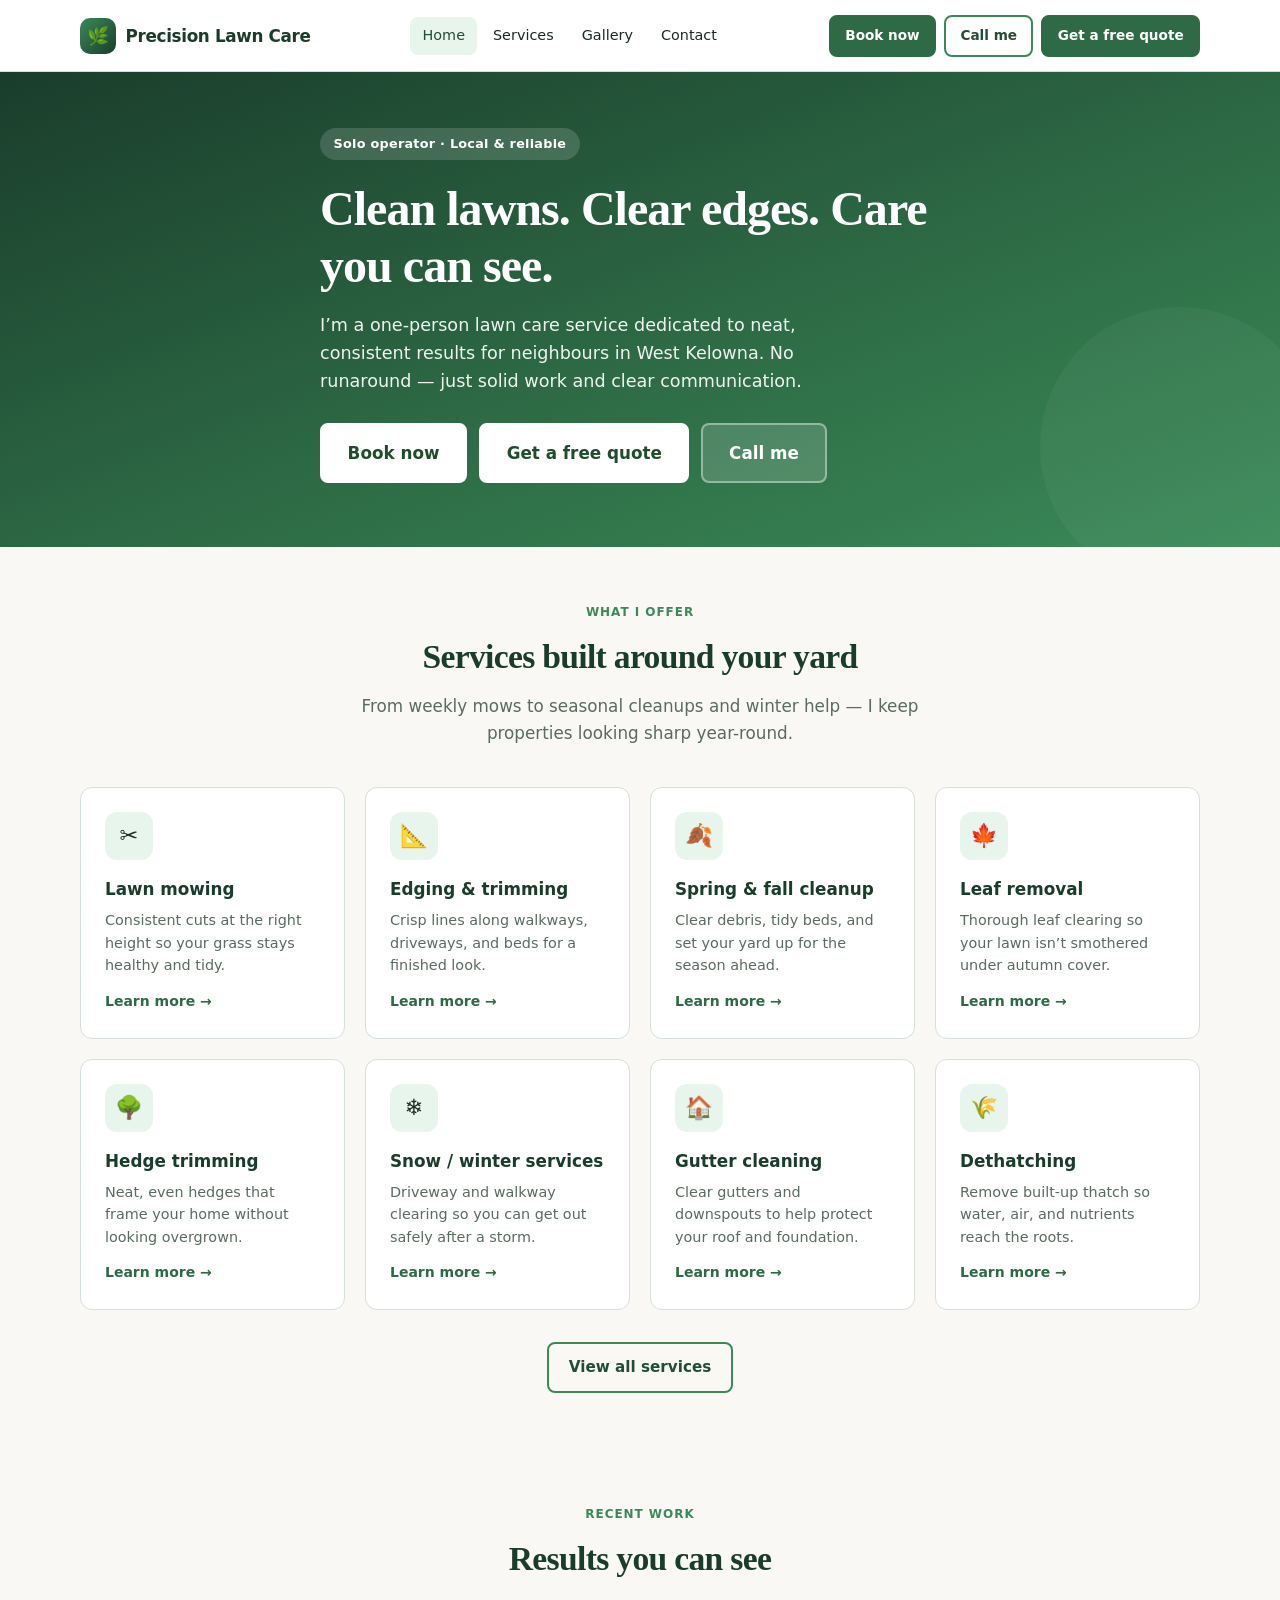
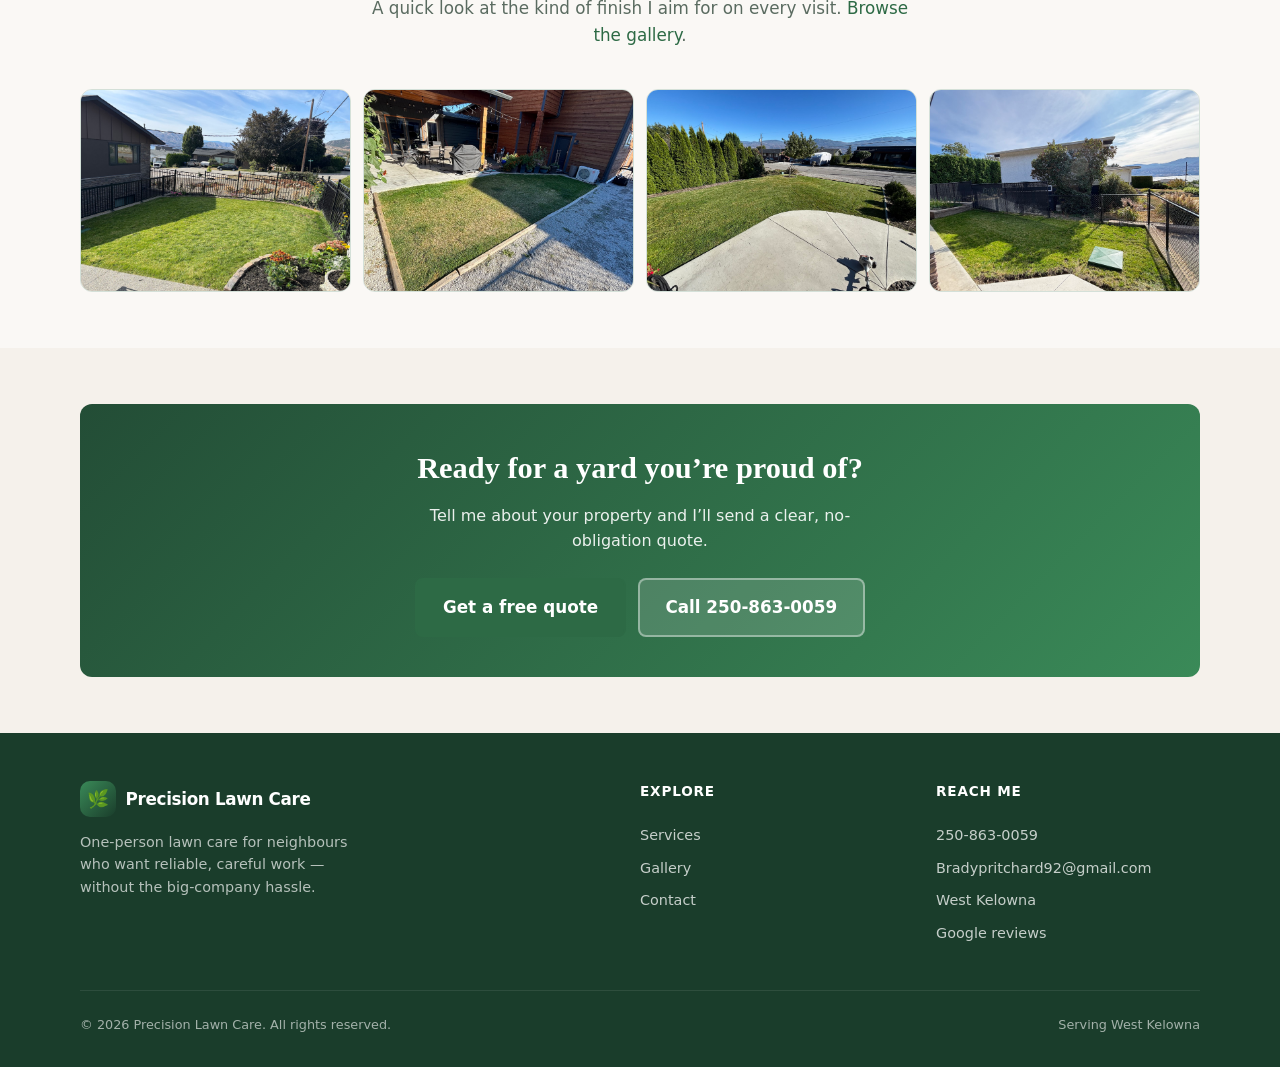
==== commit 857c6919: "Remove sample reviews section" ====
--- a/index.html
+++ b/index.html
@@ -5,7 +5,7 @@
   <meta name="viewport" content="width=device-width, initial-scale=1">
   <meta name="description" content="Precision Lawn Care — reliable lawn mowing, cleanup, hedge trimming, snow services, and more from a solo local operator. Get a free quote.">
   <title>Precision Lawn Care | Local Lawn Care You Can Count On</title>
-  <link rel="stylesheet" href="css/styles.css?v=3">
+  <link rel="stylesheet" href="css/styles.css?v=4">
 </head>
 <body>
   <a class="skip-link" href="#main">Skip to content</a>
@@ -116,33 +116,6 @@
       </div>
     </section>
 
-    <section class="section section-alt">
-      <div class="container">
-        <div class="section-header">
-          <span class="section-label">Kind words</span>
-          <h2>What neighbours say</h2>
-          <p>I’m proud of the relationships I build — here’s a sample of the feedback I hear. <a href="https://share.google/43t8ysO9PD0ju9nMb" target="_blank" rel="noopener noreferrer">See my Google reviews</a>.</p>
-        </div>
-        <div class="reviews-strip">
-          <article class="review-card">
-            <div class="review-stars" aria-label="5 out of 5 stars">★★★★★</div>
-            <blockquote>“My lawn has never looked better. He shows up when he says he will and leaves everything tidy.”</blockquote>
-            <p class="review-author">Sarah M. <span class="review-meta">· Local homeowner</span></p>
-          </article>
-          <article class="review-card">
-            <div class="review-stars" aria-label="5 out of 5 stars">★★★★★</div>
-            <blockquote>“I switched from a big company and haven’t looked back. Clear quotes, fair prices, and real attention to detail.”</blockquote>
-            <p class="review-author">James T. <span class="review-meta">· Neighbourhood client</span></p>
-          </article>
-          <article class="review-card">
-            <div class="review-stars" aria-label="5 out of 5 stars">★★★★★</div>
-            <blockquote>“Fall cleanup and leaf removal were thorough. He treated my yard like it was his own.”</blockquote>
-            <p class="review-author">Priya K. <span class="review-meta">· Repeat customer</span></p>
-          </article>
-        </div>
-      </div>
-    </section>
-
     <section class="section">
       <div class="container">
         <div class="section-header">
--- a/css/styles.css
+++ b/css/styles.css
@@ -418,44 +418,6 @@
   .service-detail:nth-child(even) .service-detail-body { order: -1; }
 }
 
-/* —— Reviews —— */
-.reviews-strip {
-  display: grid;
-  gap: 1.25rem;
-}
-@media (min-width: 700px) {
-  .reviews-strip { grid-template-columns: repeat(3, 1fr); }
-}
-.review-card {
-  background: var(--white);
-  border: 1px solid var(--border);
-  border-radius: var(--radius);
-  padding: 1.5rem;
-}
-.review-stars {
-  color: #d4a017;
-  letter-spacing: 2px;
-  margin-bottom: 0.75rem;
-  font-size: 0.95rem;
-}
-.review-card blockquote {
-  font-size: 0.95rem;
-  color: var(--text);
-  margin-bottom: 1rem;
-  font-style: italic;
-  line-height: 1.55;
-}
-.review-author {
-  font-size: 0.85rem;
-  font-weight: 600;
-  color: var(--green-800);
-}
-.review-meta {
-  font-size: 0.8rem;
-  color: var(--text-muted);
-  font-weight: 400;
-}
-
 /* —— Photo strip —— */
 .photo-strip {
   display: grid;
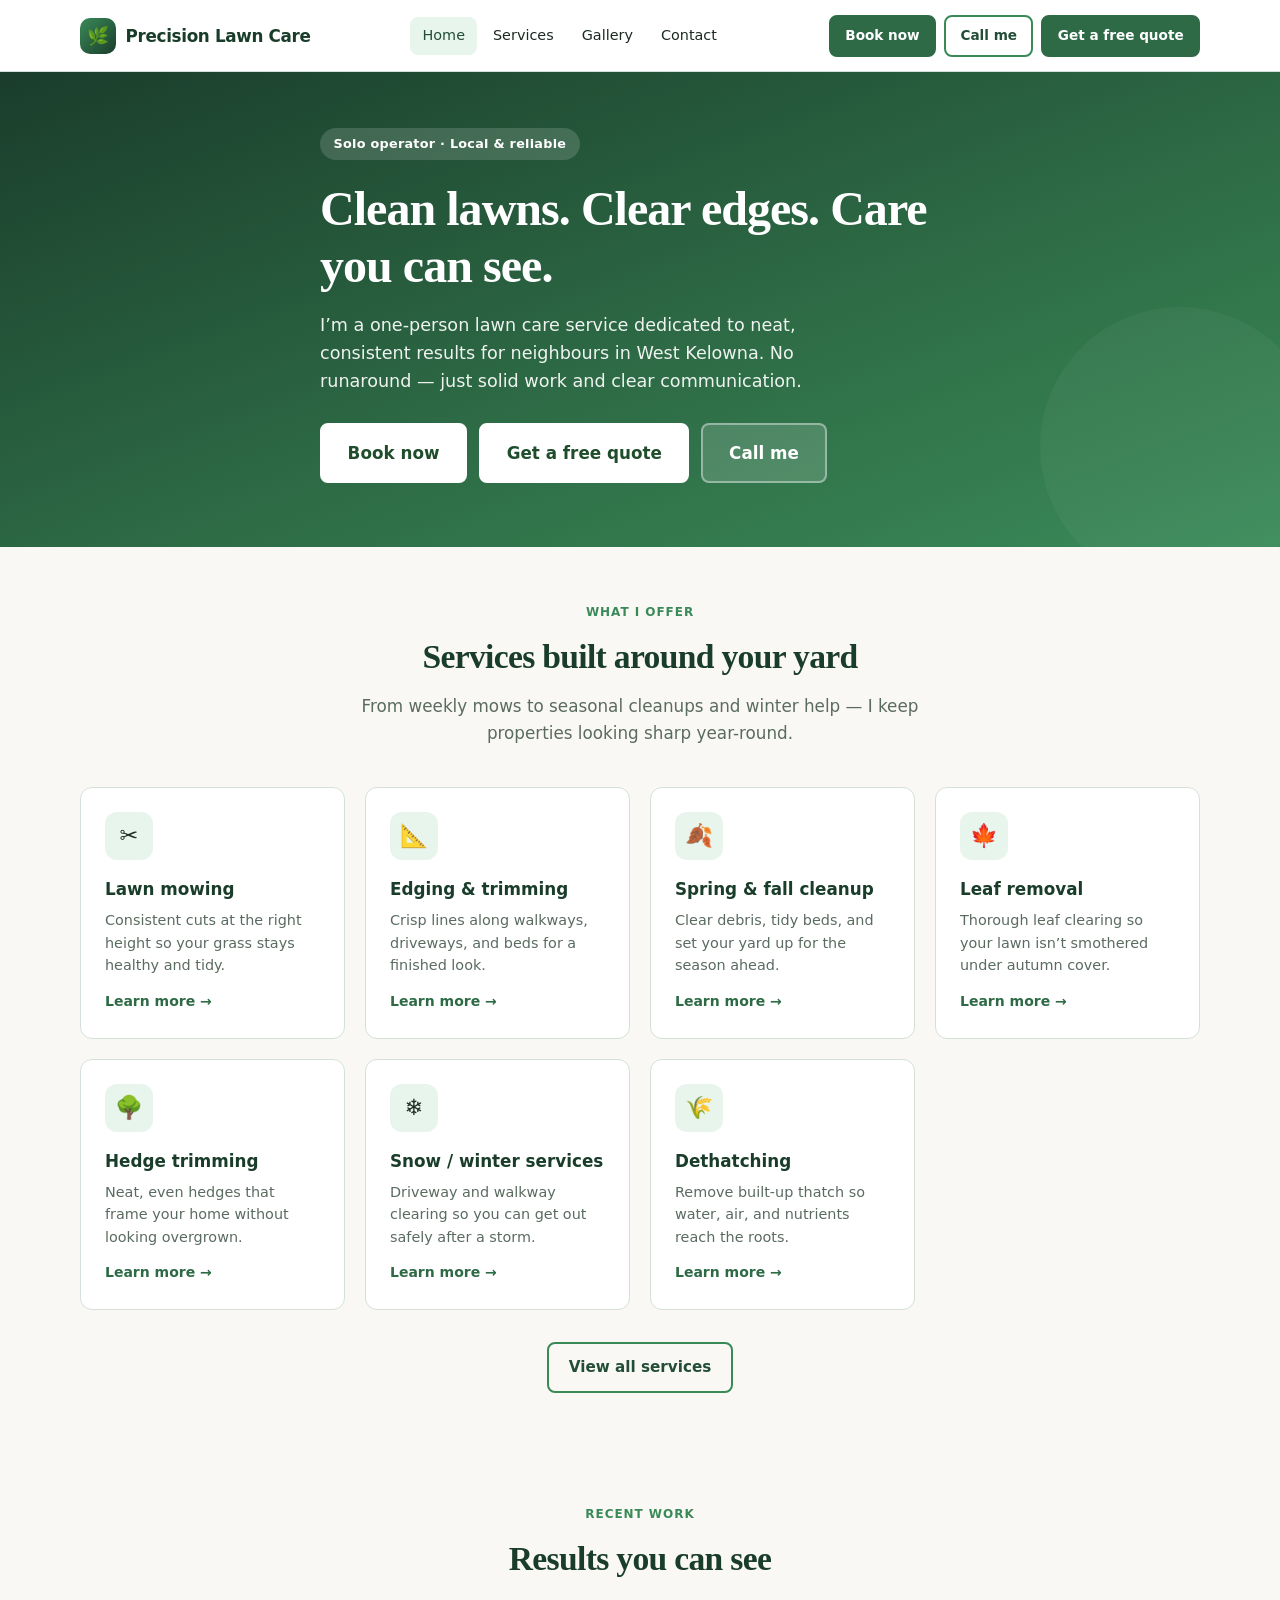
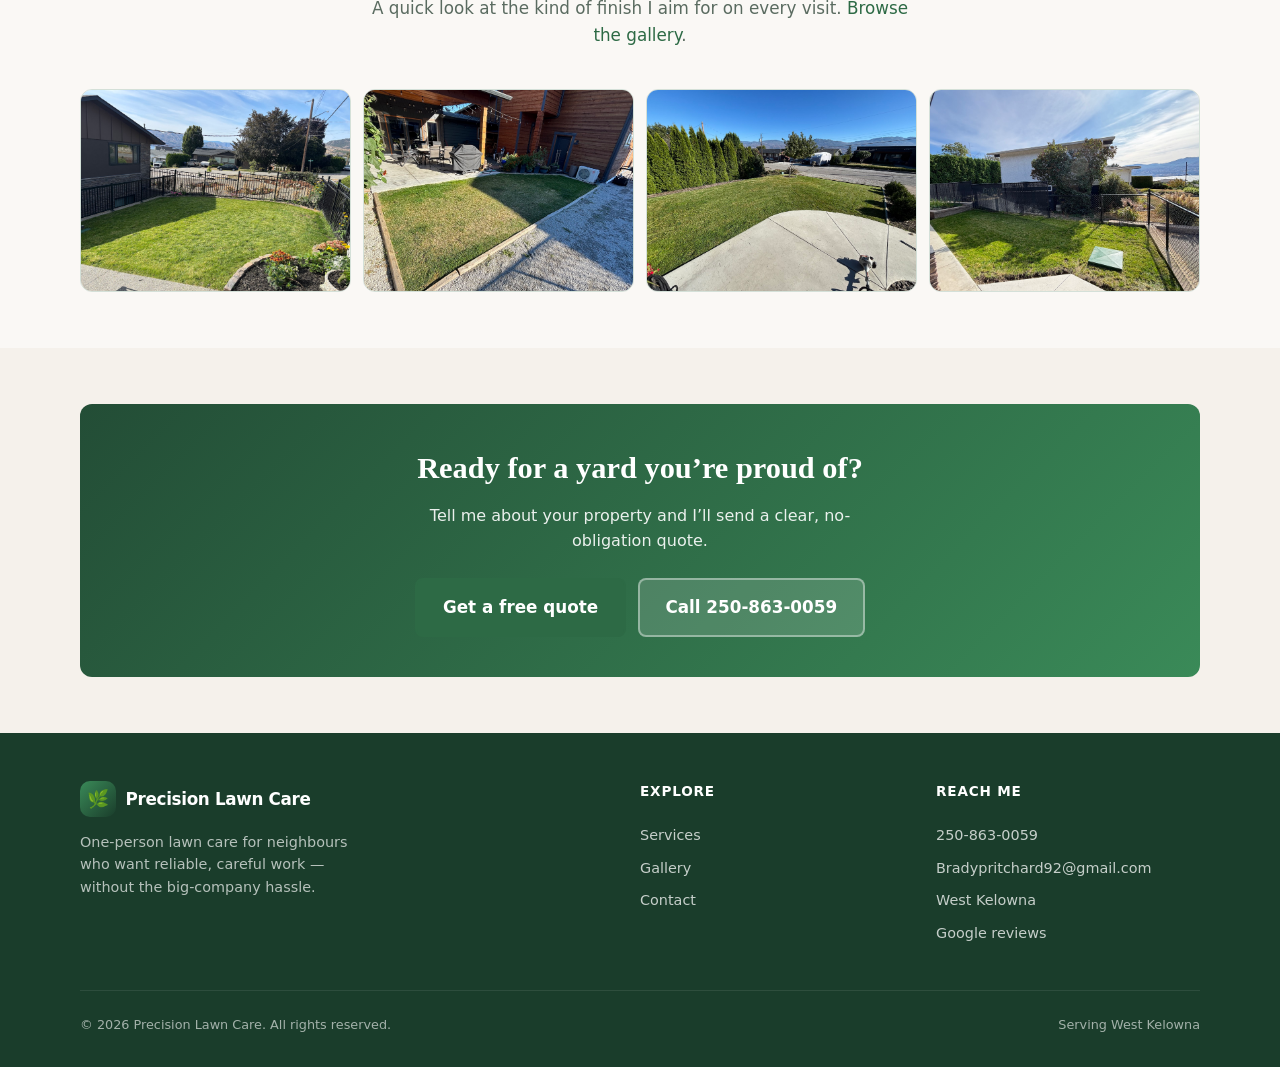
==== commit 4f163b37: "Remove gutter cleaning service" ====
--- a/index.html
+++ b/index.html
@@ -98,12 +98,6 @@
             <a href="services.html#snow" class="card-link">Learn more →</a>
           </article>
           <article class="service-card">
-            <div class="service-icon" aria-hidden="true">🏠</div>
-            <h3>Gutter cleaning</h3>
-            <p>Clear gutters and downspouts to help protect your roof and foundation.</p>
-            <a href="services.html#gutters" class="card-link">Learn more →</a>
-          </article>
-          <article class="service-card">
             <div class="service-icon" aria-hidden="true">🌾</div>
             <h3>Dethatching</h3>
             <p>Remove built-up thatch so water, air, and nutrients reach the roots.</p>
